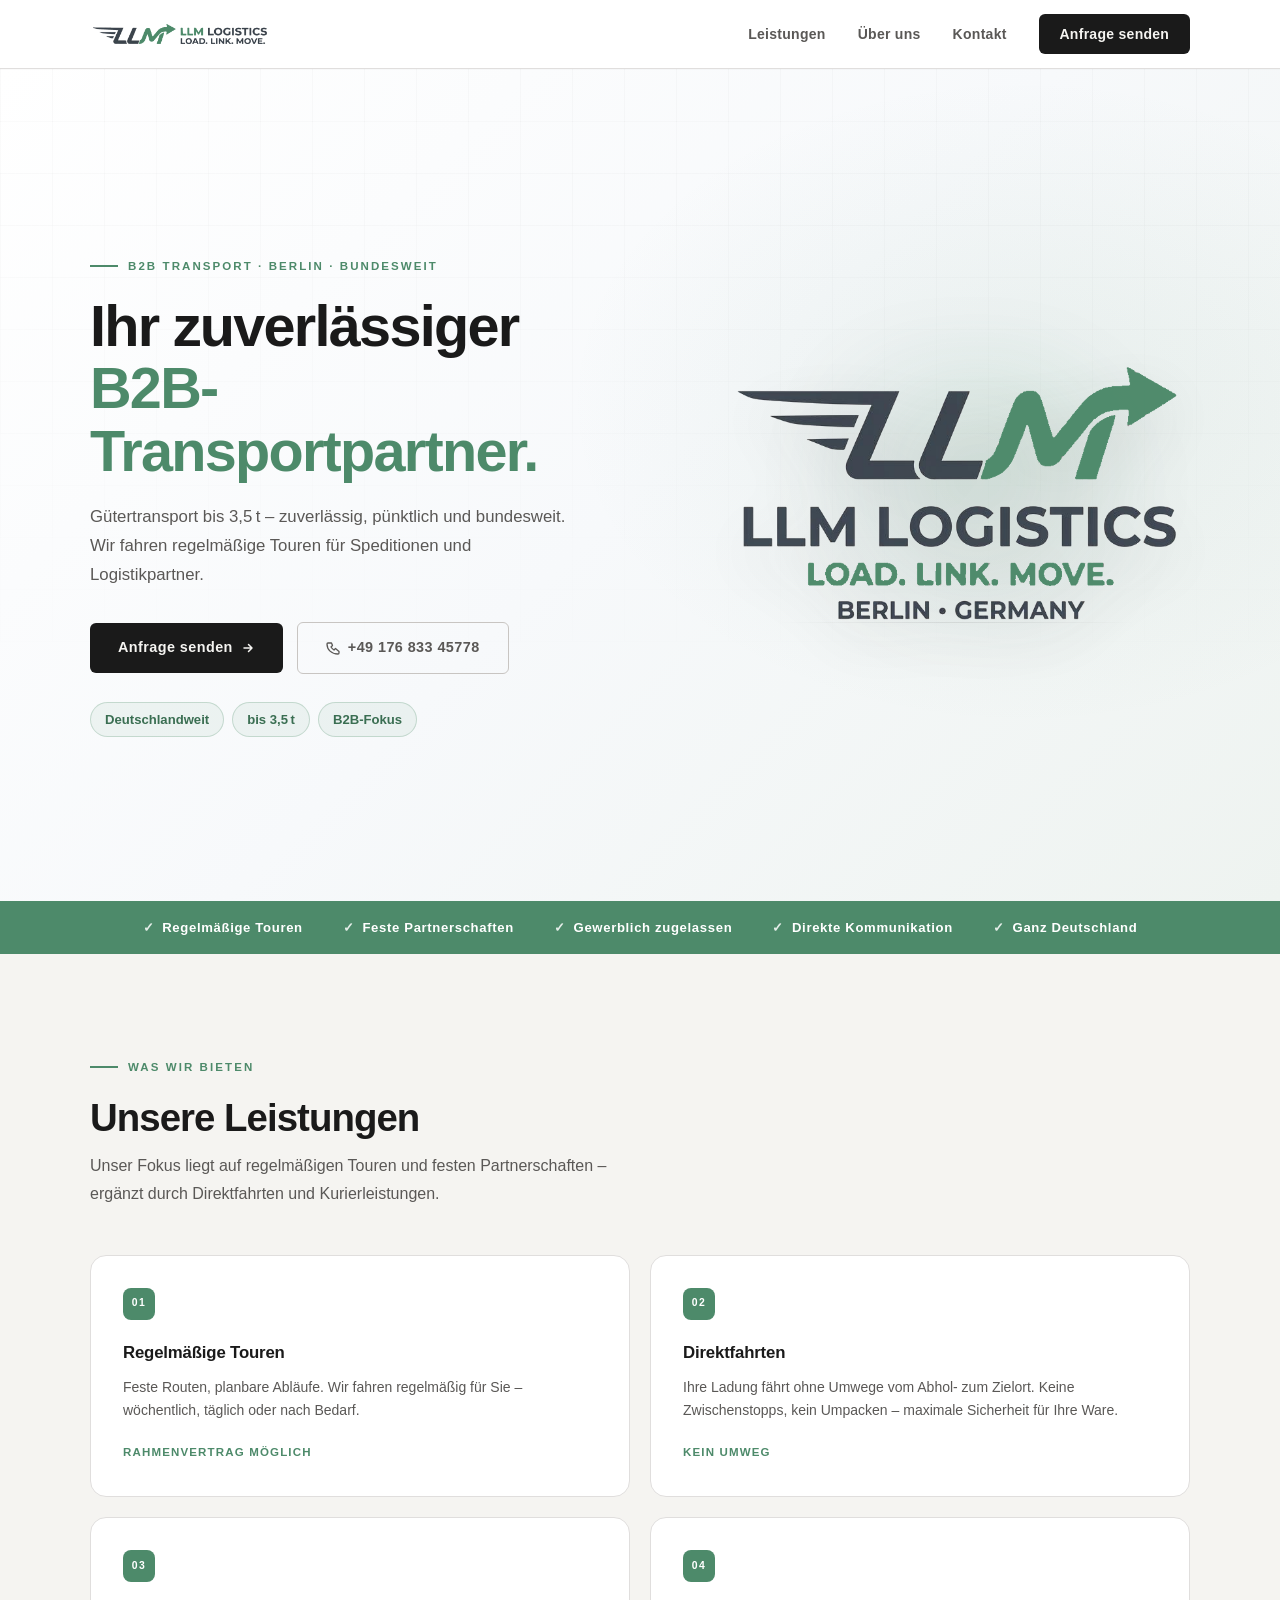
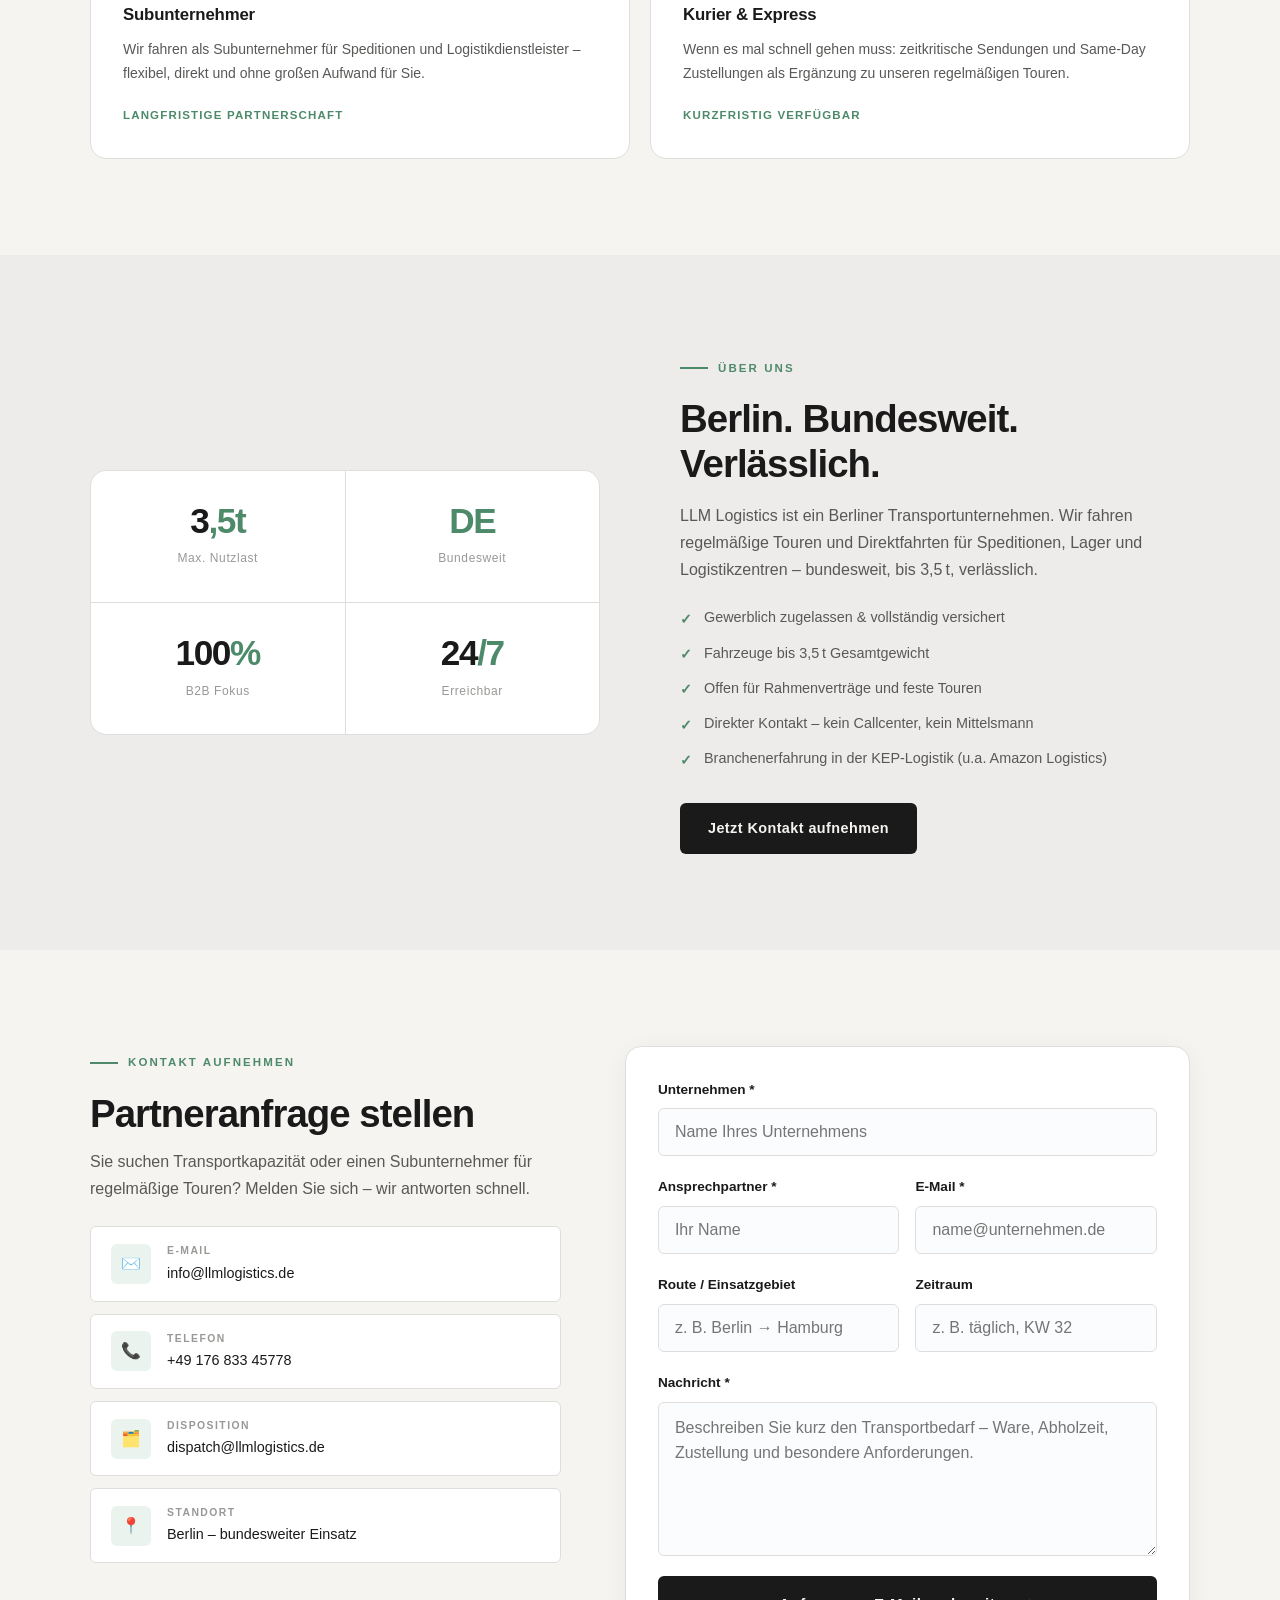
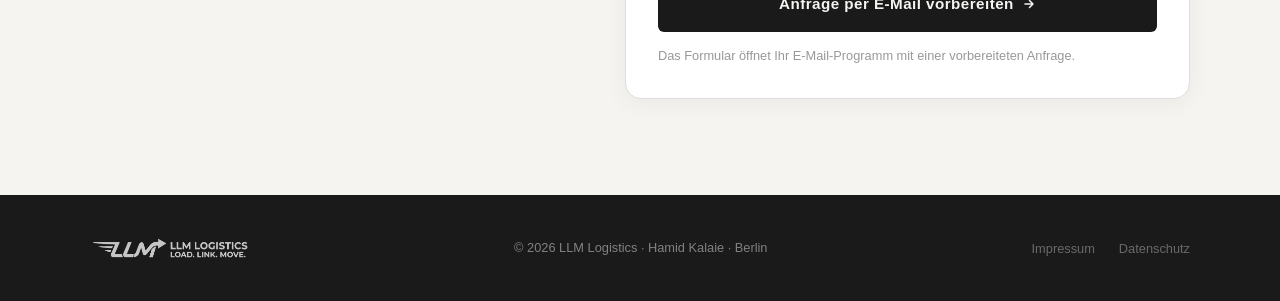
==== index.html @ c77c216b "Add website: pages, styles, assets, and JS Initial static site for LLM Logistics: adds index.html (h" ====
<!DOCTYPE html>
<html lang="de">
<head>
  <meta charset="UTF-8">
  <meta name="viewport" content="width=device-width, initial-scale=1.0">
  <meta name="description" content="LLM Logistics aus Berlin – zuverlässiger B2B-Transportpartner für regelmäßige Touren und Direktfahrten bis 3,5 t. Subunternehmer für Speditionen bundesweit.">
  <meta name="theme-color" content="#f5f4f1">
  <title>LLM Logistics Berlin | Load. Link. Move.</title>
  <link rel="preload" href="assets/logo-nav.png" as="image">
  <link rel="preload" href="assets/logo-hero.png" as="image">
  <link rel="stylesheet" href="css/style.css">
</head>
<body>

<a href="#main-content" class="skip-link">Zum Hauptinhalt springen</a>

<header class="site-header" id="top" role="banner">
  <nav class="navbar container" aria-label="Hauptnavigation">
    <a class="brand" href="#top" aria-label="LLM Logistics – Startseite">
      <img src="assets/logo-nav.png" alt="LLM Logistics – Load. Link. Move." width="220" height="32">
    </a>
    <button class="nav-toggle" id="nav-toggle" type="button"
      aria-controls="primary-navigation" aria-expanded="false" aria-label="Menü öffnen">
      <span></span><span></span><span></span>
    </button>
    <div class="nav-links" id="primary-navigation">
      <a href="#leistungen">Leistungen</a>
      <a href="#ueber">Über uns</a>
      <a href="#kontakt">Kontakt</a>
      <a href="#kontakt" class="nav-cta">Anfrage senden</a>
    </div>
  </nav>
</header>

<main id="main-content">

  <!-- HERO -->
  <section class="hero" aria-labelledby="hero-heading">
    <div class="hero-bg" aria-hidden="true"></div>
    <div class="container hero-grid">

      <div class="hero-content">
        <p class="eyebrow">B2B Transport · Berlin · Bundesweit</p>
        <h1 id="hero-heading">
          Ihr zuverlässiger<br>
          <span>B2B-Transportpartner.</span>
        </h1>
        <p class="hero-sub">
          Gütertransport bis 3,5&thinsp;t – zuverlässig, pünktlich und bundesweit.
          Wir fahren regelmäßige Touren für Speditionen und Logistikpartner.
        </p>
        <div class="hero-actions">
          <a href="#kontakt" class="btn btn-dark">
            Anfrage senden
            <svg width="14" height="14" viewBox="0 0 14 14" fill="none" aria-hidden="true"><path d="M3 7h8M7.5 3.5 11 7l-3.5 3.5" stroke="currentColor" stroke-width="1.5" stroke-linecap="round" stroke-linejoin="round"/></svg>
          </a>
          <a href="tel:+4917683345778" class="btn btn-outline" aria-label="Anrufen: +49 176 833 45778">
            <svg width="14" height="14" viewBox="0 0 14 14" fill="none" aria-hidden="true"><path d="M2 2h3.5l1 2.5-1.5 1.5a8 8 0 0 0 3 3l1.5-1.5L13 10.5V12a1 1 0 0 1-1 1C5.4 13 1 8.6 1 3a1 1 0 0 1 1-1z" stroke="currentColor" stroke-width="1.3" stroke-linecap="round" stroke-linejoin="round"/></svg>
            +49 176 833 45778
          </a>
        </div>
        <div class="trust-row" aria-label="Kernkompetenzen">
          <span>Deutschlandweit</span>
          <span>bis 3,5&thinsp;t</span>
          <span>B2B-Fokus</span>
        </div>
      </div>

      <div class="hero-card" aria-label="LLM Logistics Logo">
        <div class="hero-card-inner">
          <img src="assets/logo-hero.png" alt="LLM Logistics Berlin Germany">
        </div>
      </div>

    </div>
  </section>

  <!-- TRUST BAR -->
  <div class="trust-bar" aria-label="Unsere Kernversprechen">
    <div class="container trust-bar-inner">
      <div class="trust-item">Regelmäßige Touren</div>
      <div class="trust-item">Feste Partnerschaften</div>
      <div class="trust-item">Gewerblich zugelassen</div>
      <div class="trust-item">Direkte Kommunikation</div>
      <div class="trust-item">Ganz Deutschland</div>
    </div>
  </div>

  <!-- LEISTUNGEN -->
  <section class="section" id="leistungen" aria-labelledby="leistungen-heading">
    <div class="container">
      <div class="section-header">
        <p class="eyebrow" aria-hidden="true">Was wir bieten</p>
        <h2 id="leistungen-heading">Unsere Leistungen</h2>
        <p class="section-sub">Unser Fokus liegt auf regelmäßigen Touren und festen Partnerschaften – ergänzt durch Direktfahrten und Kurierleistungen.</p>
      </div>
      <div class="cards-grid">
        <article class="card">
          <div class="card-num" aria-hidden="true">01</div>
          <h3>Regelmäßige Touren</h3>
          <p>Feste Routen, planbare Abläufe. Wir fahren regelmäßig für Sie – wöchentlich, täglich oder nach Bedarf.</p>
          <span class="card-tag">Rahmenvertrag möglich</span>
        </article>
        <article class="card">
          <div class="card-num" aria-hidden="true">02</div>
          <h3>Direktfahrten</h3>
          <p>Ihre Ladung fährt ohne Umwege vom Abhol- zum Zielort. Keine Zwischenstopps, kein Umpacken – maximale Sicherheit für Ihre Ware.</p>
          <span class="card-tag">Kein Umweg</span>
        </article>
        <article class="card">
          <div class="card-num" aria-hidden="true">03</div>
          <h3>Subunternehmer</h3>
          <p>Wir fahren als Subunternehmer für Speditionen und Logistikdienstleister – flexibel, direkt und ohne großen Aufwand für Sie.</p>
          <span class="card-tag">Langfristige Partnerschaft</span>
        </article>
        <article class="card">
          <div class="card-num" aria-hidden="true">04</div>
          <h3>Kurier & Express</h3>
          <p>Wenn es mal schnell gehen muss: zeitkritische Sendungen und Same-Day Zustellungen als Ergänzung zu unseren regelmäßigen Touren.</p>
          <span class="card-tag">Kurzfristig verfügbar</span>
        </article>
      </div>
    </div>
  </section>

  <!-- ÜBER UNS -->
  <section class="section section-alt" id="ueber" aria-labelledby="ueber-heading">
    <div class="container ueber-grid">
      <div class="stats-grid" aria-label="Kennzahlen">
        <div class="stat-box">
          <strong>3<em>,5t</em></strong>
          <span>Max. Nutzlast</span>
        </div>
        <div class="stat-box">
          <strong><em>DE</em></strong>
          <span>Bundesweit</span>
        </div>
        <div class="stat-box">
          <strong>100<em>%</em></strong>
          <span>B2B Fokus</span>
        </div>
        <div class="stat-box">
          <strong>24<em>/7</em></strong>
          <span>Erreichbar</span>
        </div>
      </div>
      <div class="ueber-content">
        <p class="eyebrow" aria-hidden="true">Über uns</p>
        <h2 id="ueber-heading">Berlin. Bundesweit. Verlässlich.</h2>
        <p class="section-sub" style="margin-bottom:1.5rem;">LLM Logistics ist ein Berliner Transportunternehmen. Wir fahren regelmäßige Touren und Direktfahrten für Speditionen, Lager und Logistikzentren – bundesweit, bis 3,5&thinsp;t, verlässlich.</p>
        <ul class="check-list" aria-label="Unsere Stärken">
          <li>Gewerblich zugelassen & vollständig versichert</li>
          <li>Fahrzeuge bis 3,5&thinsp;t Gesamtgewicht</li>
          <li>Offen für Rahmenverträge und feste Touren</li>
          <li>Direkter Kontakt – kein Callcenter, kein Mittelsmann</li>
          <li>Branchenerfahrung in der KEP-Logistik (u.a. Amazon Logistics)</li>
        </ul>
        <a href="#kontakt" class="btn btn-dark" style="margin-top:2rem;">Jetzt Kontakt aufnehmen</a>
      </div>
    </div>
  </section>

  <!-- KONTAKT -->
  <section class="section" id="kontakt" aria-labelledby="kontakt-heading">
    <div class="container kontakt-grid">

      <div class="kontakt-info">
        <p class="eyebrow" aria-hidden="true">Kontakt aufnehmen</p>
        <h2 id="kontakt-heading">Partneranfrage stellen</h2>
        <p class="section-sub">Sie suchen Transportkapazität oder einen Subunternehmer für regelmäßige Touren? Melden Sie sich – wir antworten schnell.</p>
        <div class="kontakt-rows">
          <a href="mailto:info@llmlogistics.de" class="kontakt-row" aria-label="E-Mail: info@llmlogistics.de">
            <div class="kr-icon" aria-hidden="true">✉️</div>
            <div class="kr-body"><span class="kr-label">E-Mail</span><span class="kr-value">info@llmlogistics.de</span></div>
          </a>
          <a href="tel:+4917683345778" class="kontakt-row" aria-label="Telefon: +49 176 833 45778">
            <div class="kr-icon" aria-hidden="true">📞</div>
            <div class="kr-body"><span class="kr-label">Telefon</span><span class="kr-value">+49 176 833 45778</span></div>
          </a>
          <a href="mailto:dispatch@llmlogistics.de" class="kontakt-row" aria-label="Disposition: dispatch@llmlogistics.de">
            <div class="kr-icon" aria-hidden="true">🗂️</div>
            <div class="kr-body"><span class="kr-label">Disposition</span><span class="kr-value">dispatch@llmlogistics.de</span></div>
          </a>
          <div class="kontakt-row" style="cursor:default;">
            <div class="kr-icon" aria-hidden="true">📍</div>
            <div class="kr-body"><span class="kr-label">Standort</span><span class="kr-value">Berlin – bundesweiter Einsatz</span></div>
          </div>
        </div>
      </div>

      <form class="kontakt-form" id="contactForm" novalidate>
        <div class="form-row">
          <label for="company">Unternehmen *</label>
          <input id="company" name="company" type="text" autocomplete="organization" placeholder="Name Ihres Unternehmens" required>
        </div>
        <div class="form-row form-two-col">
          <div>
            <label for="name">Ansprechpartner *</label>
            <input id="name" name="name" type="text" autocomplete="name" placeholder="Ihr Name" required>
          </div>
          <div>
            <label for="email">E-Mail *</label>
            <input id="email" name="email" type="email" autocomplete="email" placeholder="name@unternehmen.de" required>
          </div>
        </div>
        <div class="form-row form-two-col">
          <div>
            <label for="route">Route / Einsatzgebiet</label>
            <input id="route" name="route" type="text" placeholder="z. B. Berlin → Hamburg">
          </div>
          <div>
            <label for="date">Zeitraum</label>
            <input id="date" name="date" type="text" placeholder="z. B. täglich, KW 32">
          </div>
        </div>
        <div class="form-row">
          <label for="message">Nachricht *</label>
          <textarea id="message" name="message" rows="5" placeholder="Beschreiben Sie kurz den Transportbedarf – Ware, Abholzeit, Zustellung und besondere Anforderungen." required></textarea>
        </div>
        <button class="btn btn-dark form-submit" type="submit">
          Anfrage per E-Mail vorbereiten
          <svg width="14" height="14" viewBox="0 0 14 14" fill="none" aria-hidden="true"><path d="M3 7h8M7.5 3.5 11 7l-3.5 3.5" stroke="currentColor" stroke-width="1.5" stroke-linecap="round" stroke-linejoin="round"/></svg>
        </button>
        <p class="form-note">Das Formular öffnet Ihr E-Mail-Programm mit einer vorbereiteten Anfrage.</p>
      </form>

    </div>
  </section>

</main>

<footer role="contentinfo">
  <div class="container footer-inner">
    <a href="#top" aria-label="LLM Logistics – nach oben">
      <img src="assets/logo-nav.png" alt="LLM Logistics" class="footer-logo">
    </a>
    <p class="footer-copy">© <span id="year"></span> LLM Logistics · Hamid Kalaie · Berlin</p>
    <ul class="footer-links" role="list">
      <li><a href="impressum.html">Impressum</a></li>
      <li><a href="datenschutz.html">Datenschutz</a></li>
    </ul>
  </div>
</footer>

<script src="js/main.js"></script>
</body>
</html>
---- css/style.css ----
/* ═══════════════════════════════════════════
   LLM LOGISTICS – style.css
   Unsere Farben, ChatGPT Logo-Integration
═══════════════════════════════════════════ */

*, *::before, *::after { box-sizing: border-box; margin: 0; padding: 0; }

:root {
  --bg:          #f5f4f1;
  --bg2:         #eeecea;
  --white:       #ffffff;
  --border:      #e0dedd;
  --border-dark: #c8c5c2;

  --accent:      #4d8a6a;
  --accent-dark: #3a6e52;
  --accent-bg:   #eaf3ee;

  --text:        #1a1a1a;
  --text2:       #5a5856;
  --text3:       #9a9896;

  --font: 'Helvetica Neue', Helvetica, Arial, sans-serif;
  --max: 1100px;
  --pad: 2rem;
  --radius: 6px;
  --radius-lg: 16px;
  --transition: 0.2s ease;
}

html { scroll-behavior: smooth; font-size: 16px; }

body {
  background: var(--bg);
  color: var(--text);
  font-family: var(--font);
  line-height: 1.6;
  -webkit-font-smoothing: antialiased;
}

img { display: block; max-width: 100%; height: auto; }
a { color: var(--accent-dark); text-decoration: none; transition: color var(--transition); }
a:hover { color: var(--text); }
button, input, textarea, select { font: inherit; }

.container { width: min(100% - 2 * var(--pad), var(--max)); margin-inline: auto; }

/* ── Skip Link ── */
.skip-link {
  position: absolute; top: -100%; left: 1rem;
  background: var(--accent); color: #fff;
  padding: 0.5rem 1rem; border-radius: var(--radius);
  font-size: 0.875rem; font-weight: 600; text-decoration: none;
  z-index: 9999; transition: top 0.2s;
}
.skip-link:focus { top: 1rem; }
:focus-visible { outline: 2px solid var(--accent); outline-offset: 3px; border-radius: 2px; }

/* ═══════════════════════════════════════════
   NAVBAR
═══════════════════════════════════════════ */
.site-header {
  position: sticky; top: 0; z-index: 100;
  background: rgba(255,255,255,0.95);
  backdrop-filter: blur(12px);
  border-bottom: 1px solid var(--border);
  transition: box-shadow 0.2s;
}
.site-header.is-scrolled { box-shadow: 0 4px 20px rgba(0,0,0,0.08); }

.navbar {
  height: 68px;
  display: flex; align-items: center; justify-content: space-between; gap: 2rem;
}

.brand img { width: 180px; height: auto; }

.nav-links {
  display: flex; align-items: center; gap: 2rem; list-style: none;
}
.nav-links a {
  font-size: 0.875rem; font-weight: 600; color: var(--text2);
  letter-spacing: 0.02em; transition: color var(--transition);
}
.nav-links a:hover { color: var(--text); }

.nav-cta {
  background: var(--text) !important; color: var(--bg) !important;
  padding: 0.55rem 1.3rem; border-radius: var(--radius);
  font-weight: 700 !important;
}
.nav-cta:hover { background: var(--accent-dark) !important; color: #fff !important; }

.nav-toggle {
  display: none; width: 44px; height: 44px;
  background: none; border: 1px solid var(--border-dark);
  border-radius: var(--radius); cursor: pointer;
}
.nav-toggle span {
  display: block; width: 20px; height: 2px;
  margin: 5px auto; background: var(--text);
  transition: transform 0.25s, opacity 0.25s;
}
.nav-toggle.is-active span:nth-child(1) { transform: translateY(7px) rotate(45deg); }
.nav-toggle.is-active span:nth-child(2) { opacity: 0; }
.nav-toggle.is-active span:nth-child(3) { transform: translateY(-7px) rotate(-45deg); }

/* ═══════════════════════════════════════════
   HERO
═══════════════════════════════════════════ */
.hero {
  position: relative; overflow: hidden;
  min-height: calc(100vh - 68px);
  display: flex; align-items: center;
}

.hero-bg {
  position: absolute; inset: 0;
  background:
    radial-gradient(ellipse 55% 60% at 80% 40%, rgba(77,138,106,0.08) 0%, transparent 65%),
    linear-gradient(135deg, #ffffff 0%, #f7f9fb 50%, #eef3f0 100%);
  z-index: -2;
}
.hero-bg::after {
  content: '';
  position: absolute; inset: 0;
  background-image:
    linear-gradient(rgba(26,26,26,0.04) 1px, transparent 1px),
    linear-gradient(90deg, rgba(26,26,26,0.04) 1px, transparent 1px);
  background-size: 52px 52px;
  mask-image: linear-gradient(to bottom, rgba(0,0,0,0.6), transparent 75%);
  z-index: -1;
}

.hero-grid {
  display: grid;
  grid-template-columns: 1.1fr 0.9fr;
  gap: 4rem; align-items: center;
  padding: 6rem 0 5rem;
}

.eyebrow {
  display: inline-flex; align-items: center; gap: 10px;
  font-size: 0.72rem; font-weight: 800;
  letter-spacing: 0.18em; text-transform: uppercase;
  color: var(--accent); margin-bottom: 1.25rem;
}
.eyebrow::before { content: ''; width: 28px; height: 2px; background: currentColor; }

h1 {
  font-size: clamp(2.4rem, 4.5vw, 3.6rem);
  font-weight: 800; line-height: 1.08;
  letter-spacing: -0.03em; color: var(--text);
  margin-bottom: 1.25rem;
}
h1 span { color: var(--accent); }
h2 { font-size: clamp(1.7rem, 3vw, 2.4rem); font-weight: 800; letter-spacing: -0.025em; line-height: 1.15; color: var(--text); }
h3 { font-size: 1.05rem; font-weight: 700; color: var(--text); letter-spacing: -0.01em; margin-bottom: 0.6rem; }

.hero-sub {
  font-size: 1.05rem; color: var(--text2);
  line-height: 1.75; max-width: 480px; margin-bottom: 2rem;
}

.hero-actions { display: flex; gap: 0.875rem; flex-wrap: wrap; align-items: center; margin-bottom: 1.75rem; }

/* ── Buttons ── */
.btn {
  display: inline-flex; align-items: center; gap: 0.5rem;
  font-family: var(--font); font-size: 0.9rem; font-weight: 700;
  letter-spacing: 0.03em; padding: 0.85rem 1.75rem;
  border-radius: var(--radius); text-decoration: none; border: none;
  cursor: pointer; transition: all var(--transition);
}
.btn-dark { background: var(--text); color: var(--bg); }
.btn-dark:hover { background: var(--accent-dark); color: #fff; transform: translateY(-1px); }
.btn-outline { background: transparent; color: var(--text2); border: 1.5px solid var(--border-dark); }
.btn-outline:hover { border-color: var(--text); color: var(--text); transform: translateY(-1px); }

.trust-row { display: flex; flex-wrap: wrap; gap: 8px; }
.trust-row span {
  padding: 6px 14px; border: 1.5px solid rgba(77,138,106,0.25);
  border-radius: 100px; color: var(--accent-dark);
  background: rgba(77,138,106,0.07);
  font-size: 0.82rem; font-weight: 700;
}

/* Hero Logo – integriert ohne Rahmen */
.hero-card {
  position: relative;
  display: flex; align-items: center; justify-content: center;
  min-height: 360px;
  isolation: isolate;
}

.hero-card::before {
  content: '';
  position: absolute;
  width: min(92%, 520px);
  aspect-ratio: 1.35;
  border-radius: 999px;
  background: radial-gradient(circle at 55% 45%, rgba(77,138,106,0.16), rgba(77,138,106,0.05) 42%, transparent 70%);
  filter: blur(34px);
  opacity: 0.9;
  z-index: -1;
}

.hero-card::after {
  content: '';
  position: absolute;
  width: min(78%, 440px);
  height: 1px;
  bottom: 14%;
  background: linear-gradient(90deg, transparent, rgba(26,26,26,0.16), transparent);
  filter: blur(0.4px);
  opacity: 0.55;
  z-index: -1;
}

.hero-card-inner {
  width: min(100%, 500px);
  position: relative;
  padding: 0;
  background: transparent;
  border: 0;
  box-shadow: none;
}

.hero-card-inner::before { display: none; }

.hero-card-inner img {
  width: 100%; max-width: 500px;
  position: relative; z-index: 1;
  filter: drop-shadow(0 22px 34px rgba(26,26,26,0.12));
  opacity: 0.98;
}

/* ═══════════════════════════════════════════
   TRUST BAR
═══════════════════════════════════════════ */
.trust-bar { background: var(--accent); padding: 1rem 0; }
.trust-bar-inner {
  display: flex; gap: 2.5rem; align-items: center;
  justify-content: center; flex-wrap: wrap;
}
.trust-item {
  display: flex; align-items: center; gap: 0.5rem;
  font-size: 0.82rem; font-weight: 700;
  color: #fff; letter-spacing: 0.05em; white-space: nowrap;
}
.trust-item::before { content: '✓'; font-weight: 900; opacity: 0.85; }

/* ═══════════════════════════════════════════
   SECTIONS
═══════════════════════════════════════════ */
.section { padding: 6rem 0; }
.section-alt { background: var(--bg2); }

.section-header { max-width: 680px; margin-bottom: 3rem; }
.section-header h2 { margin-bottom: 0.75rem; }

.section-sub { font-size: 1rem; color: var(--text2); line-height: 1.7; max-width: 520px; }

/* ── Cards ── */
.cards-grid {
  display: grid;
  grid-template-columns: repeat(2, 1fr);
  gap: 1.25rem;
}

.card {
  background: var(--white); border: 1px solid var(--border);
  border-radius: var(--radius-lg); padding: 2rem;
  transition: all var(--transition); position: relative; overflow: hidden;
}
.card::before {
  content: ''; position: absolute; top: 0; left: 0; right: 0; height: 2px;
  background: linear-gradient(90deg, var(--accent), transparent);
  opacity: 0; transition: opacity var(--transition);
}
.card:hover { border-color: var(--accent); box-shadow: 0 4px 24px rgba(77,138,106,0.1); transform: translateY(-2px); }
.card:hover::before { opacity: 1; }

.card-num {
  font-size: 0.65rem; font-weight: 800; letter-spacing: 0.15em;
  color: var(--white); background: var(--accent);
  display: inline-flex; align-items: center; justify-content: center;
  width: 32px; height: 32px; border-radius: 8px; margin-bottom: 1.25rem;
}
.card p { font-size: 0.875rem; color: var(--text2); line-height: 1.65; margin-bottom: 1rem; }
.card-tag {
  display: inline-block; font-size: 0.72rem; font-weight: 700;
  letter-spacing: 0.1em; text-transform: uppercase; color: var(--accent);
}

/* ═══════════════════════════════════════════
   ÜBER UNS
═══════════════════════════════════════════ */
.ueber-grid { display: grid; grid-template-columns: 1fr 1fr; gap: 5rem; align-items: center; }

.stats-grid {
  display: grid; grid-template-columns: 1fr 1fr; gap: 1px;
  background: var(--border); border: 1px solid var(--border);
  border-radius: var(--radius-lg); overflow: hidden;
}
.stat-box { background: var(--white); padding: 2rem; text-align: center; }
.stat-box strong { display: block; font-size: 2.2rem; font-weight: 800; letter-spacing: -0.04em; color: var(--text); line-height: 1; margin-bottom: 0.4rem; }
.stat-box strong em { font-style: normal; color: var(--accent); }
.stat-box span { font-size: 0.75rem; color: var(--text3); font-weight: 500; letter-spacing: 0.05em; }

.ueber-content h2 { margin-bottom: 1rem; }

.check-list { list-style: none; display: flex; flex-direction: column; gap: 0.75rem; }
.check-list li {
  display: flex; align-items: flex-start; gap: 0.75rem;
  font-size: 0.9rem; color: var(--text2); line-height: 1.5;
}
.check-list li::before { content: '✓'; color: var(--accent); font-weight: 800; flex-shrink: 0; margin-top: 0.1rem; }

/* ═══════════════════════════════════════════
   KONTAKT
═══════════════════════════════════════════ */
.kontakt-grid { display: grid; grid-template-columns: 1fr 1.2fr; gap: 4rem; align-items: start; }

.kontakt-info h2 { margin-bottom: 0.75rem; }
.kontakt-rows { display: flex; flex-direction: column; gap: 0.75rem; margin-top: 1.5rem; }

.kontakt-row {
  display: flex; align-items: center; gap: 1rem;
  padding: 1rem 1.25rem; background: var(--white);
  border: 1px solid var(--border); border-radius: var(--radius);
  text-decoration: none; transition: all var(--transition);
}
.kontakt-row:hover { border-color: var(--accent); box-shadow: 0 2px 12px rgba(77,138,106,0.1); }

.kr-icon {
  width: 40px; height: 40px; background: var(--accent-bg);
  border-radius: var(--radius); display: flex; align-items: center;
  justify-content: center; font-size: 1rem; flex-shrink: 0;
}
.kr-body { display: flex; flex-direction: column; }
.kr-label { font-size: 0.65rem; font-weight: 700; letter-spacing: 0.14em; text-transform: uppercase; color: var(--text3); margin-bottom: 0.1rem; }
.kr-value { font-size: 0.9rem; color: var(--text); font-weight: 500; }

/* ── Formular ── */
.kontakt-form {
  background: var(--white); border: 1px solid var(--border);
  border-radius: var(--radius-lg); padding: 2rem;
  box-shadow: 0 4px 24px rgba(0,0,0,0.05);
}

.form-row { display: grid; gap: 0.5rem; margin-bottom: 1.25rem; }
.form-two-col { grid-template-columns: 1fr 1fr; gap: 1rem; }
.form-two-col > div { display: grid; gap: 0.5rem; }

label { font-size: 0.85rem; font-weight: 700; color: var(--text); }

input, textarea {
  width: 100%; border: 1px solid var(--border);
  border-radius: var(--radius); padding: 0.75rem 1rem;
  background: #fbfcfd; color: var(--text);
  transition: border-color var(--transition), box-shadow var(--transition), background var(--transition);
  outline: none;
}
input { height: 48px; }
textarea { resize: vertical; }
input:focus, textarea:focus {
  border-color: var(--accent);
  background: var(--white);
  box-shadow: 0 0 0 3px rgba(77,138,106,0.12);
}

.form-submit { width: 100%; justify-content: center; padding: 1rem; font-size: 0.95rem; border: none; cursor: pointer; }
.form-note { margin-top: 0.875rem; font-size: 0.8rem; color: var(--text3); }

/* ═══════════════════════════════════════════
   FOOTER
═══════════════════════════════════════════ */
footer { background: var(--text); padding: 2.5rem 0; }
.footer-inner {
  display: flex; align-items: center; justify-content: space-between;
  flex-wrap: wrap; gap: 1rem;
}
.footer-logo { width: 160px; filter: brightness(0) invert(1); opacity: 0.75; }
.footer-copy { font-size: 0.8rem; color: rgba(255,255,255,0.45); }
.footer-links { display: flex; gap: 1.5rem; list-style: none; }
.footer-links a { font-size: 0.8rem; color: rgba(255,255,255,0.35); transition: color var(--transition); }
.footer-links a:hover { color: rgba(255,255,255,0.75); }

/* ═══════════════════════════════════════════
   RESPONSIVE
═══════════════════════════════════════════ */
@media (max-width: 900px) {
  .hero-grid, .ueber-grid, .kontakt-grid { grid-template-columns: 1fr; gap: 3rem; }
  .hero { min-height: auto; }
  .hero-grid { padding: 4rem 0 3rem; }
  .hero-card { min-height: 280px; }
  .hero-card-inner { width: min(100%, 420px); margin: 0 auto; }
}

@media (max-width: 680px) {
  :root { --pad: 1.25rem; }
  .nav-links { display: none; }
  .nav-links.is-open {
    display: flex; flex-direction: column; gap: 0;
    position: absolute; top: 68px; left: 14px; right: 14px;
    background: var(--white); border: 1px solid var(--border);
    border-radius: var(--radius-lg); padding: 1rem;
    box-shadow: 0 8px 30px rgba(0,0,0,0.1);
  }
  .nav-links.is-open a { padding: 0.75rem; border-radius: var(--radius); display: block; }
  .nav-toggle { display: block; }
  .hero-card { min-height: 220px; }
  .hero-card-inner { width: min(100%, 340px); }
  .section { padding: 4rem 0; }
  .cards-grid { grid-template-columns: 1fr; }
  .form-two-col { grid-template-columns: 1fr; }
  .trust-bar-inner { gap: 1rem; justify-content: flex-start; overflow-x: auto; flex-wrap: nowrap; }
  .footer-inner { flex-direction: column; align-items: flex-start; }
}

@media (prefers-reduced-motion: reduce) {
  *, *::before, *::after { transition-duration: 0.01ms !important; scroll-behavior: auto !important; }
}
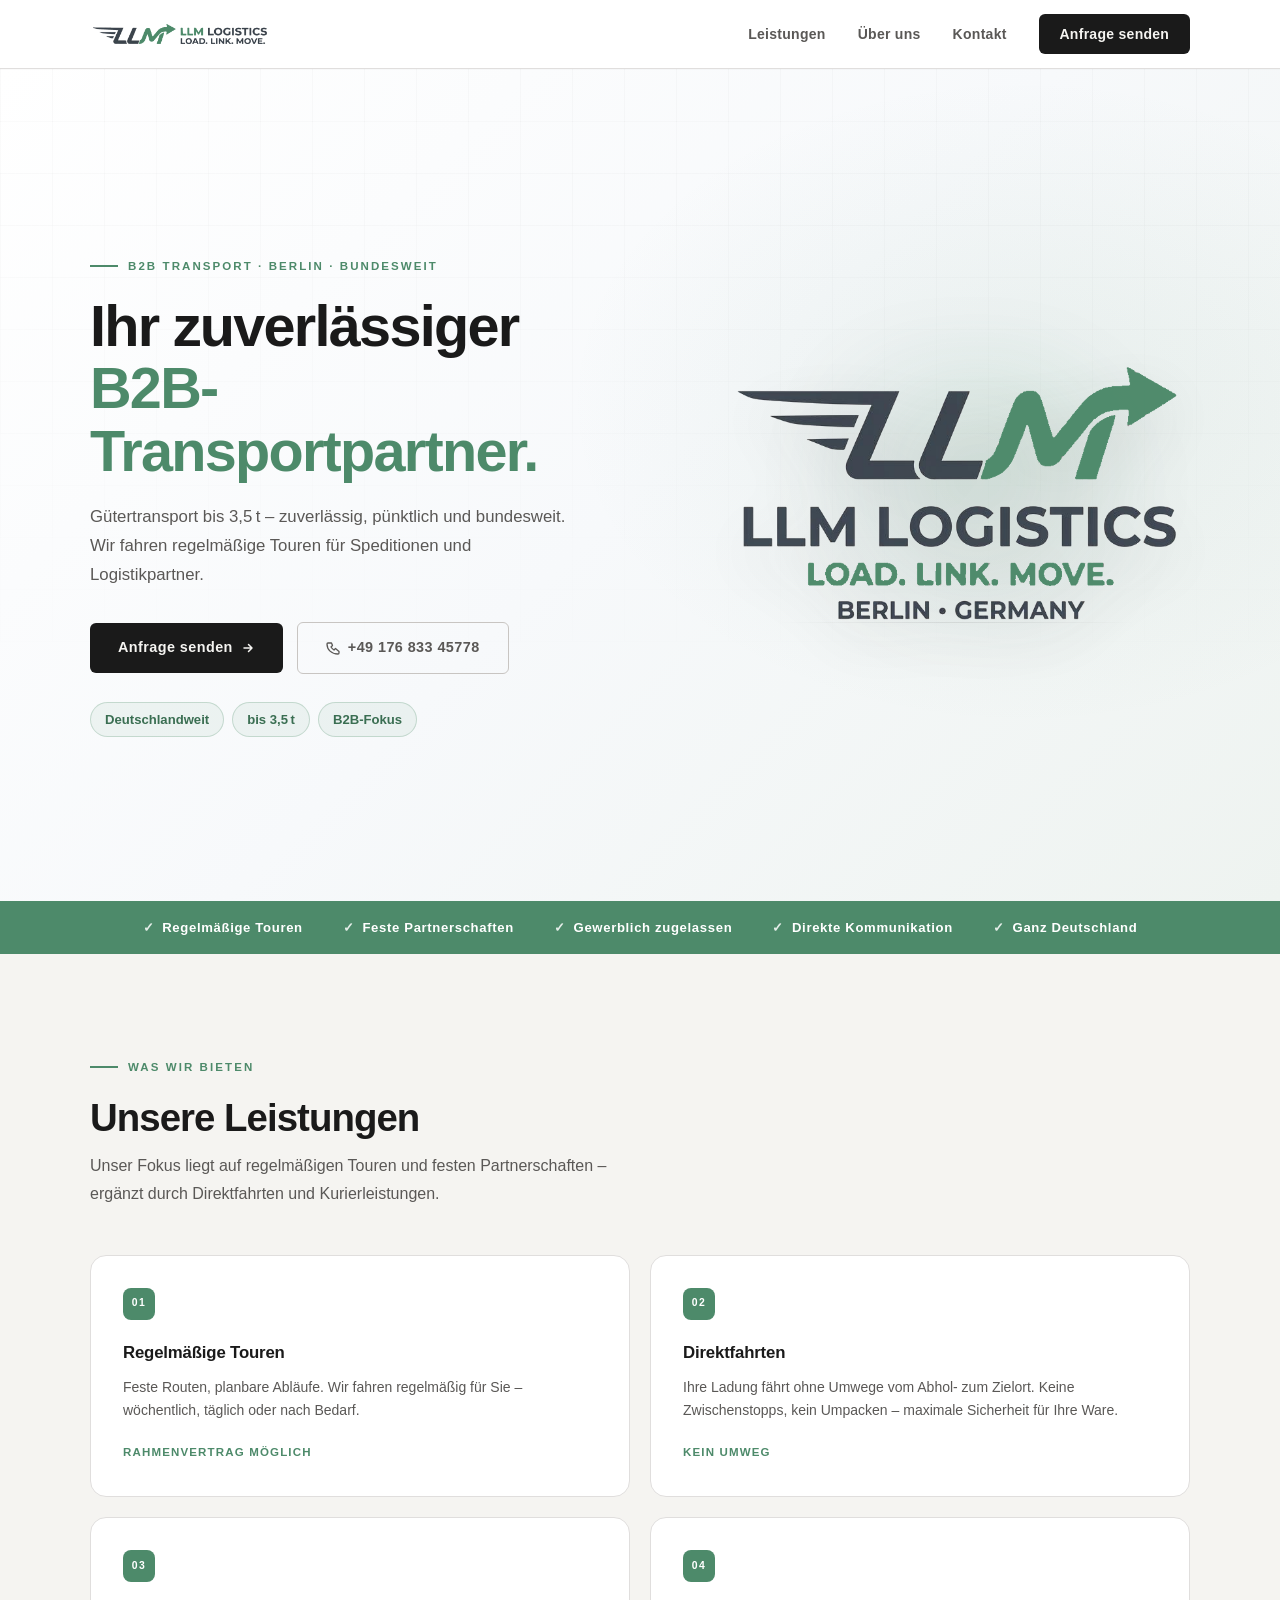
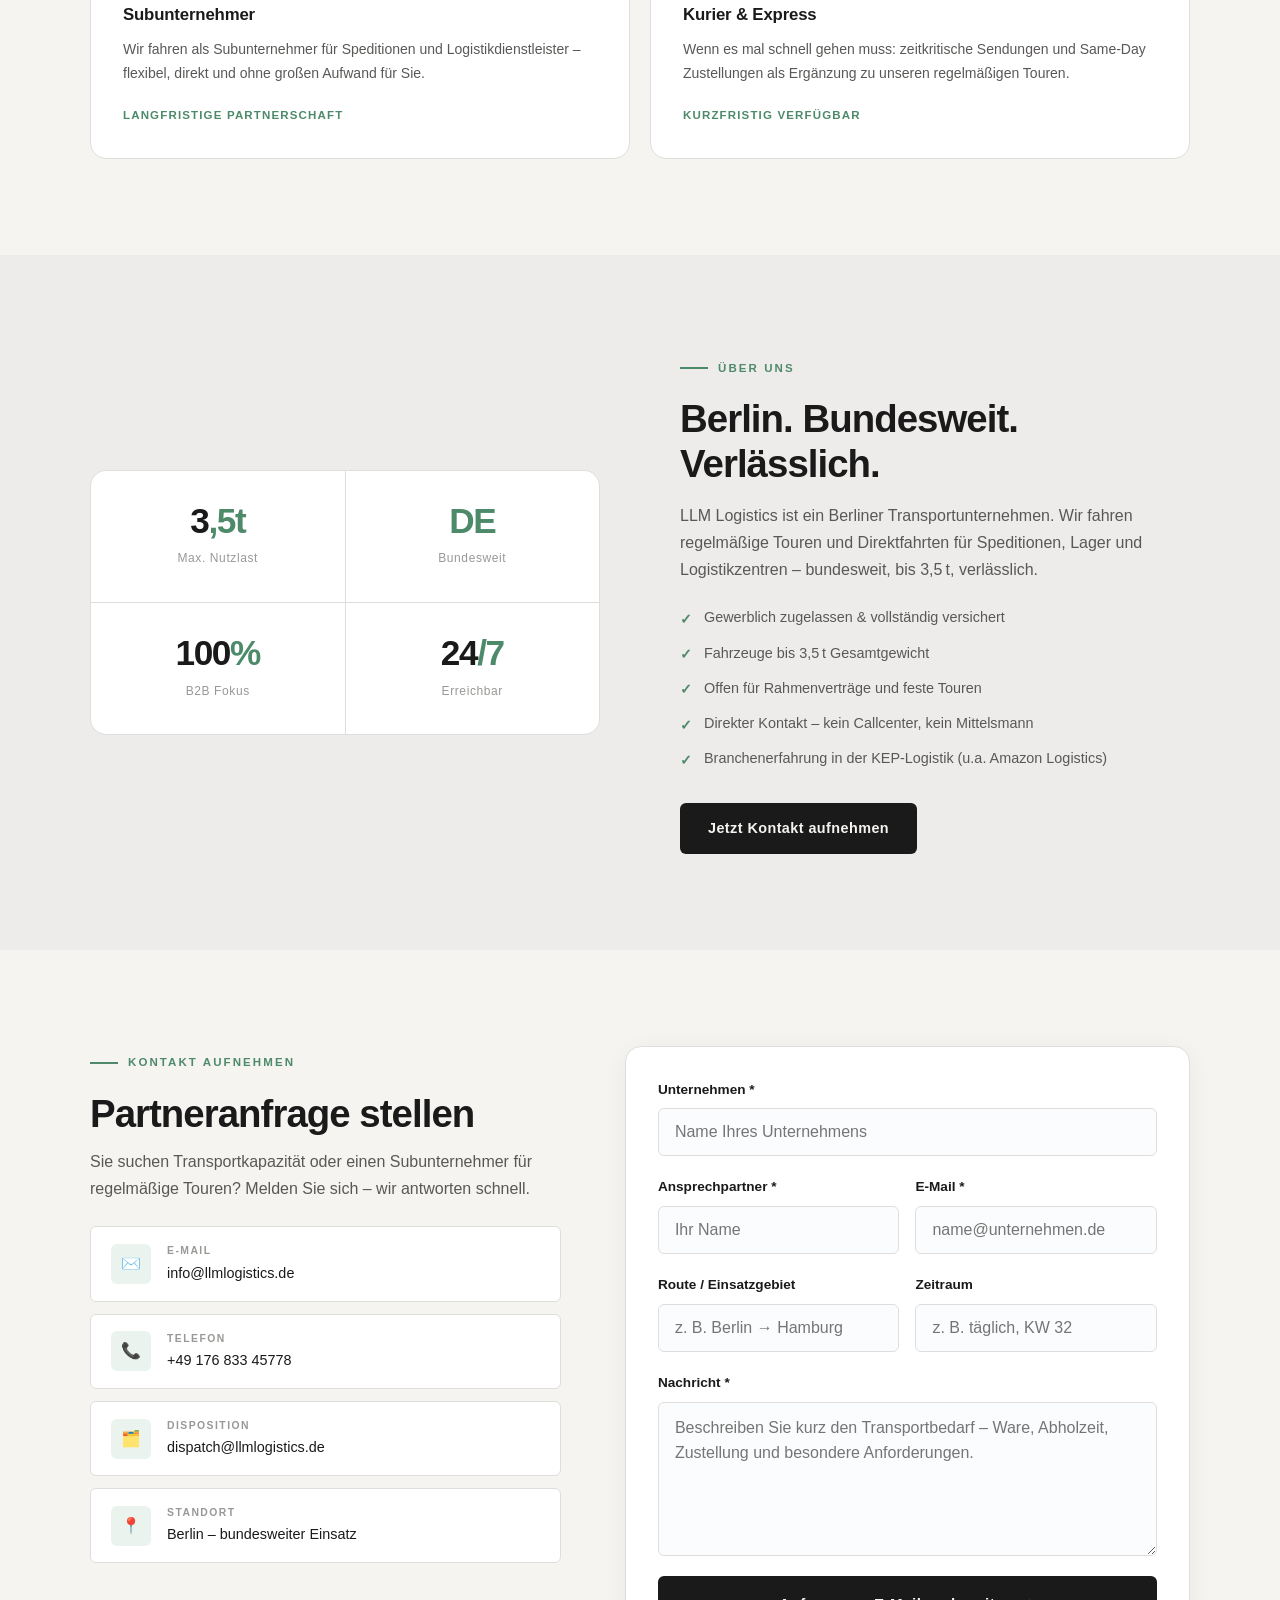
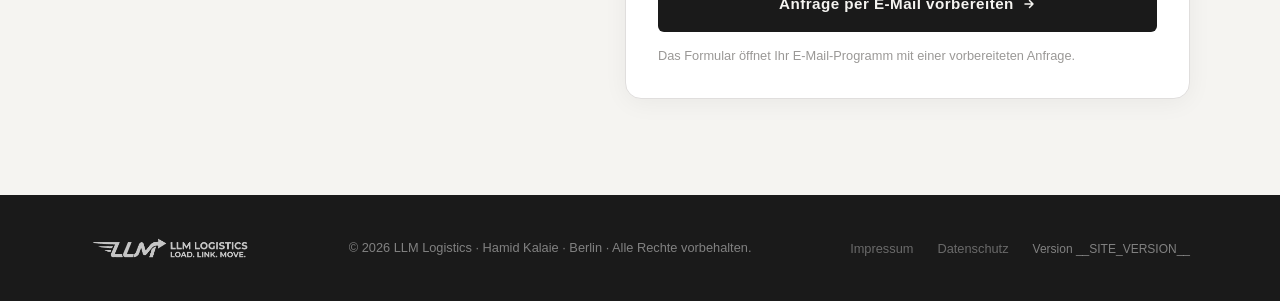
==== commit ef763d58: "Add site version display and update footer text Add a VERSION file (v1.0.0), introduce .site-version" ====
--- a/index.html
+++ b/index.html
@@ -6,6 +6,11 @@
   <meta name="description" content="LLM Logistics aus Berlin – zuverlässiger B2B-Transportpartner für regelmäßige Touren und Direktfahrten bis 3,5 t. Subunternehmer für Speditionen bundesweit.">
   <meta name="theme-color" content="#f5f4f1">
   <title>LLM Logistics Berlin | Load. Link. Move.</title>
+  <link rel="icon" type="image/png" sizes="32x32" href="favicon-32x32.png">
+  <link rel="icon" type="image/png" sizes="16x16" href="favicon-16x16.png">
+  <link rel="apple-touch-icon" href="apple-touch-icon.png">
+  <link rel="manifest" href="site.webmanifest">
+  <link rel="shortcut icon" href="favicon.ico">
   <link rel="preload" href="assets/logo-nav.png" as="image">
   <link rel="preload" href="assets/logo-hero.png" as="image">
   <link rel="stylesheet" href="css/style.css">
@@ -234,10 +239,13 @@
     <a href="#top" aria-label="LLM Logistics – nach oben">
       <img src="assets/logo-nav.png" alt="LLM Logistics" class="footer-logo">
     </a>
-    <p class="footer-copy">© <span id="year"></span> LLM Logistics · Hamid Kalaie · Berlin</p>
+    <p class="footer-copy">
+      © <span id="year"></span> LLM Logistics · Hamid Kalaie · Berlin · Alle Rechte vorbehalten.<br>
+	</p>
     <ul class="footer-links" role="list">
       <li><a href="impressum.html">Impressum</a></li>
       <li><a href="datenschutz.html">Datenschutz</a></li>
+	  <span class="site-version">Version __SITE_VERSION__</span>
     </ul>
   </div>
 </footer>
--- a/css/style.css
+++ b/css/style.css
@@ -422,3 +422,13 @@
 @media (prefers-reduced-motion: reduce) {
   *, *::before, *::after { transition-duration: 0.01ms !important; scroll-behavior: auto !important; }
 }
+
+.site-version {
+  font-size: 0.75rem;
+  color: rgba(255, 255, 255, 0.45);
+  white-space: nowrap;
+  line-height: 1;
+  display: inline-flex;
+  align-items: center;
+  transform: translateY(1px);
+}
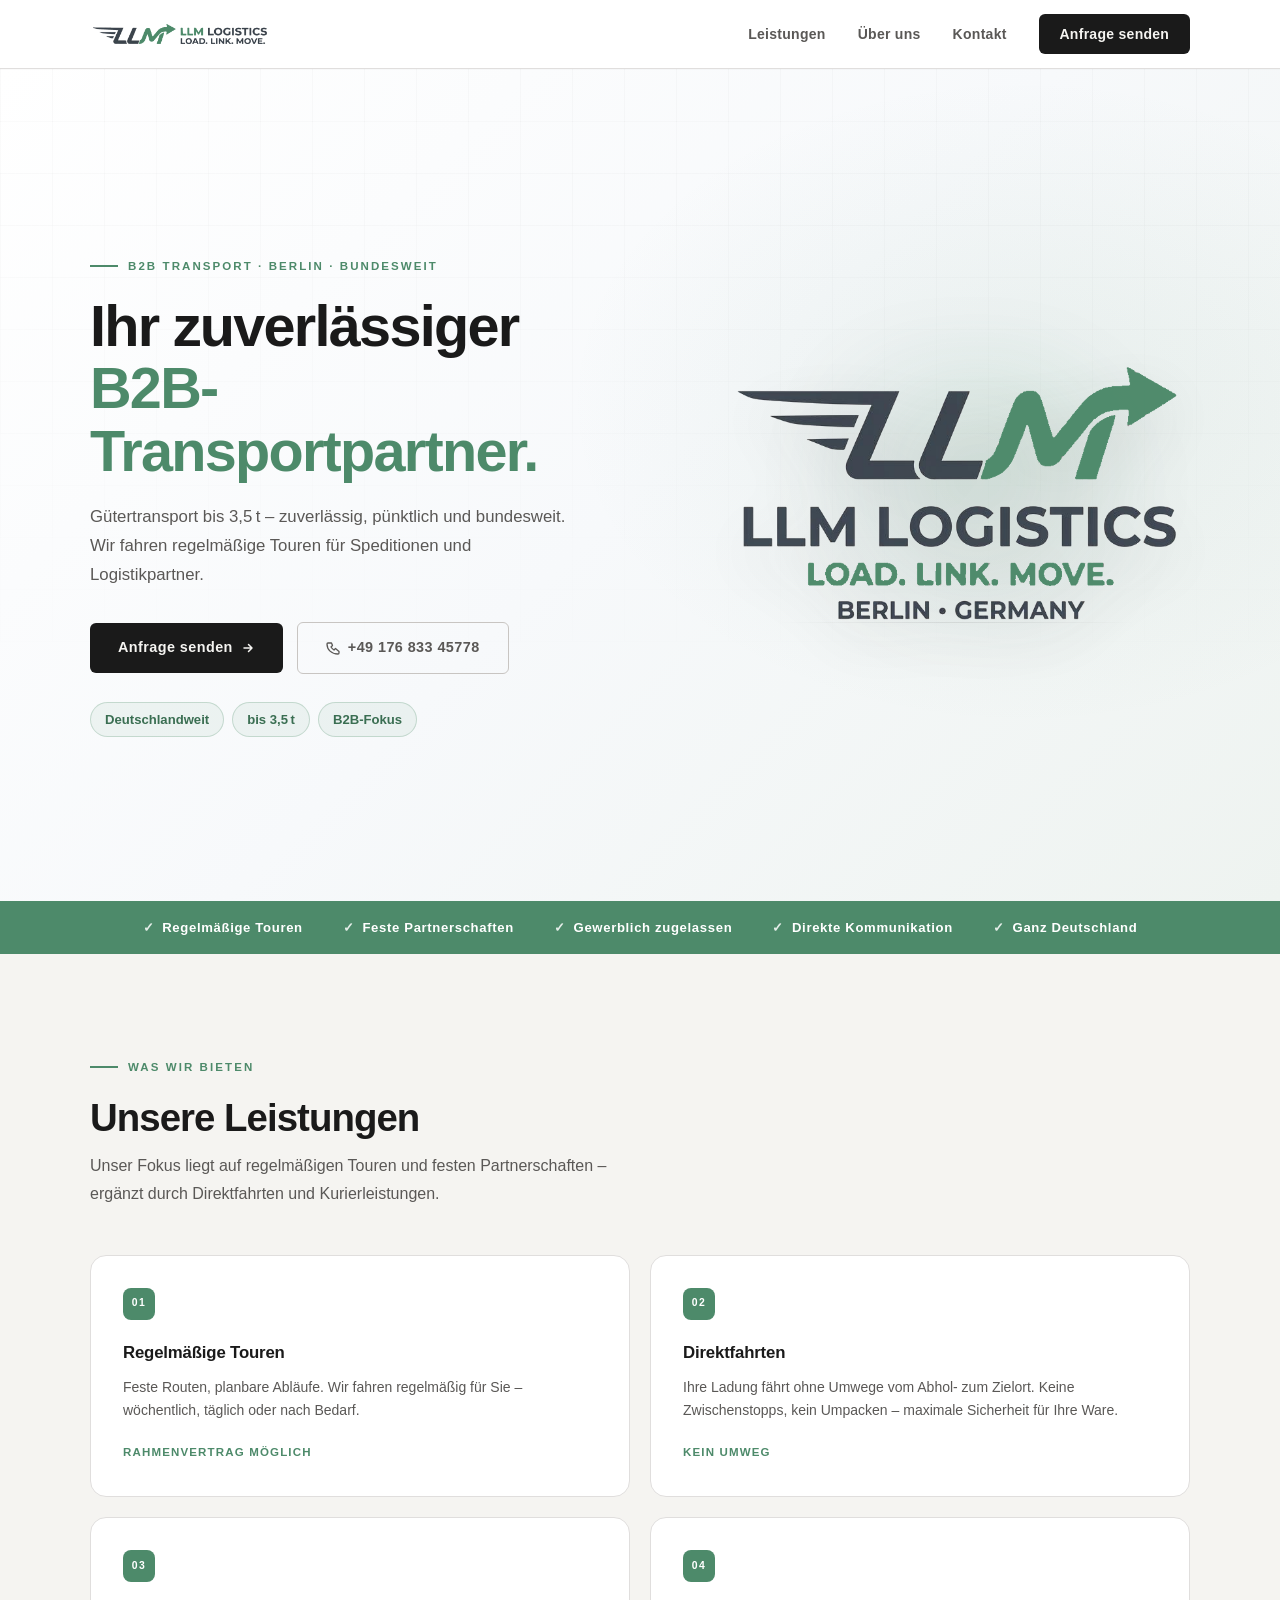
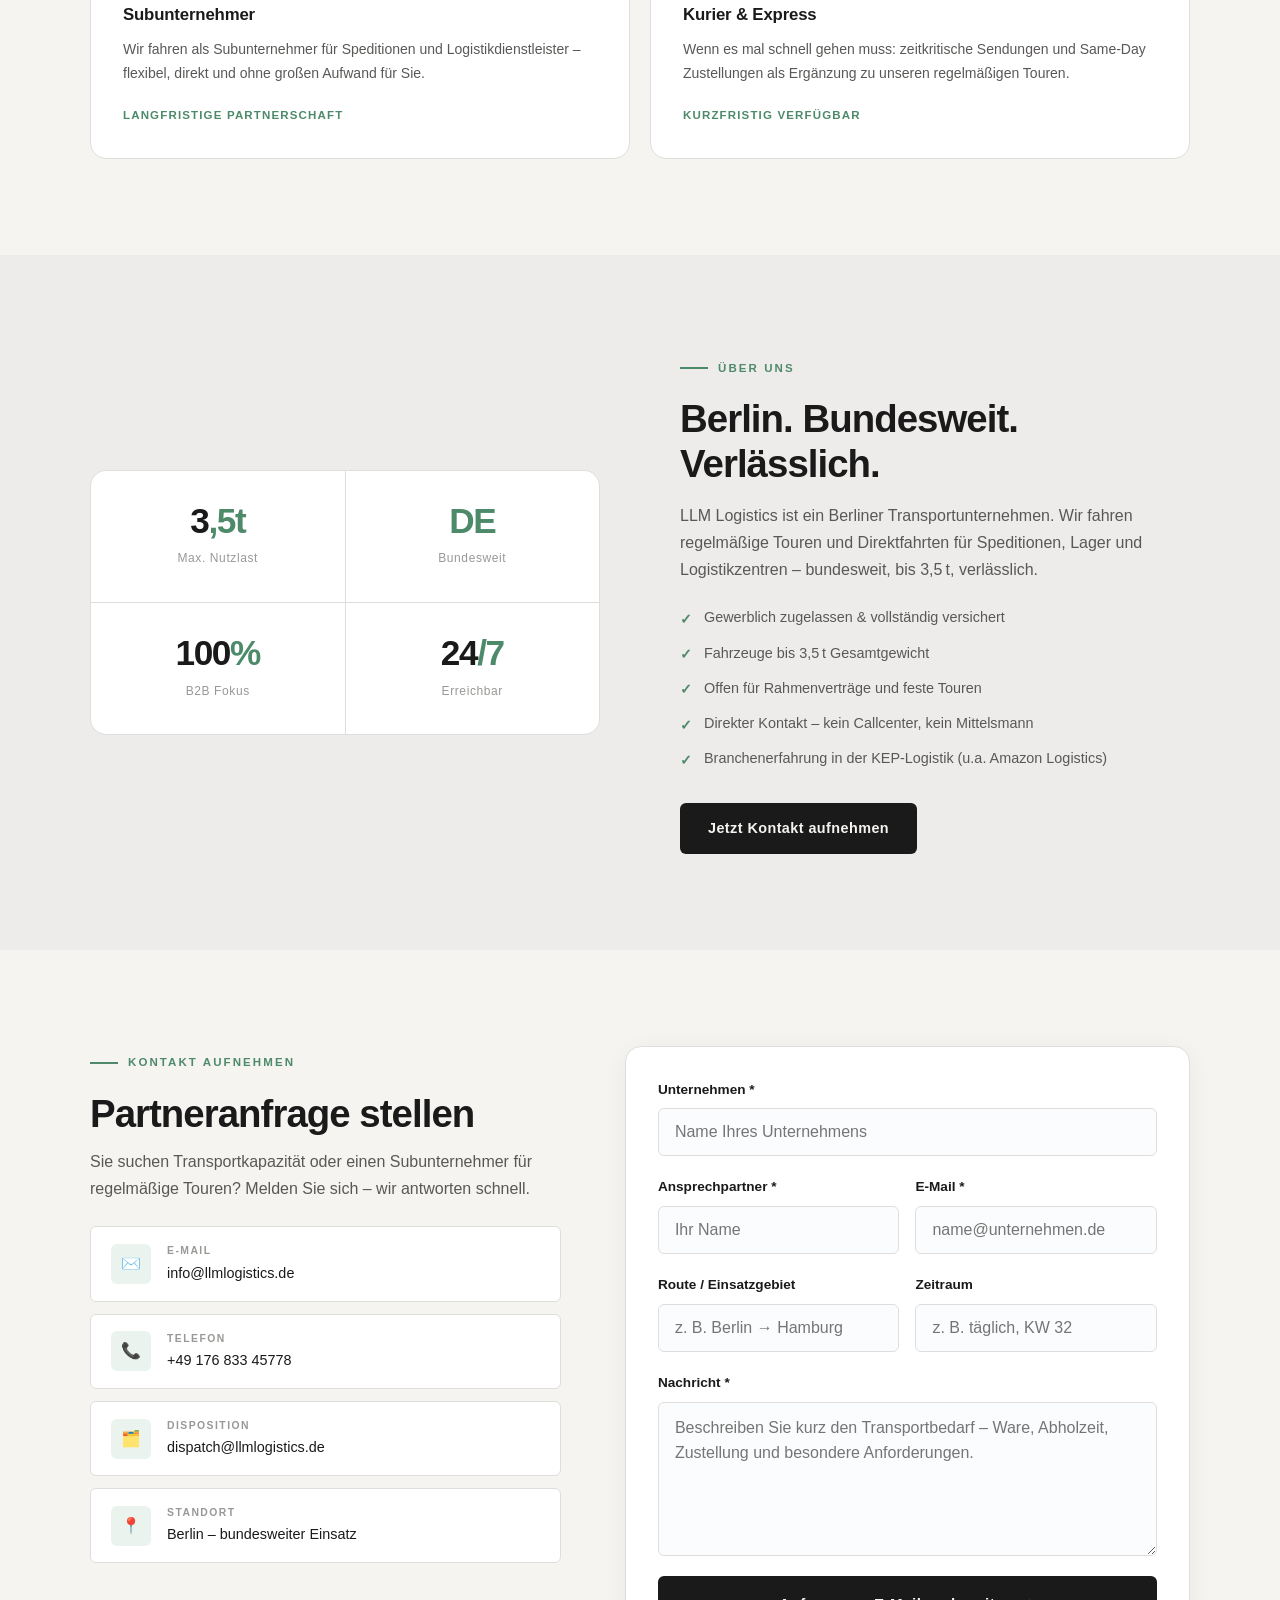
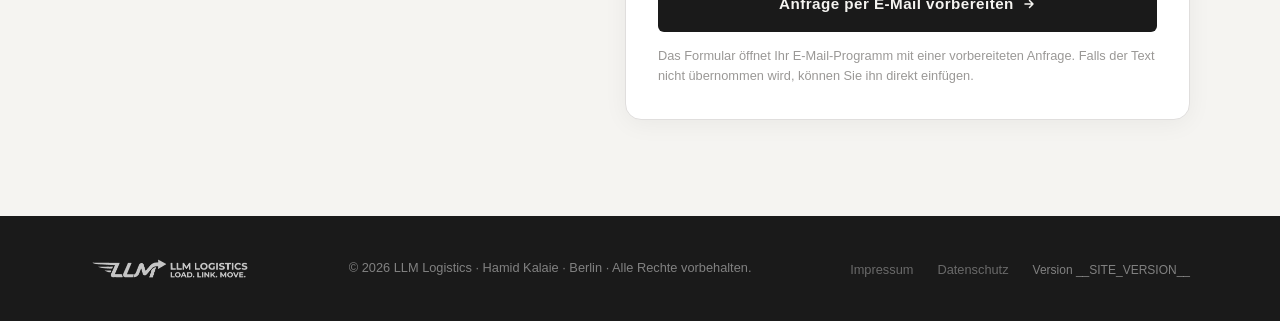
==== commit 1a3eef55: "Copy mail body to clipboard on submit Make the contact form more robust when opening the user's mail" ====
--- a/index.html
+++ b/index.html
@@ -6,11 +6,11 @@
   <meta name="description" content="LLM Logistics aus Berlin – zuverlässiger B2B-Transportpartner für regelmäßige Touren und Direktfahrten bis 3,5 t. Subunternehmer für Speditionen bundesweit.">
   <meta name="theme-color" content="#f5f4f1">
   <title>LLM Logistics Berlin | Load. Link. Move.</title>
-  <link rel="icon" type="image/png" sizes="32x32" href="favicon-32x32.png">
-  <link rel="icon" type="image/png" sizes="16x16" href="favicon-16x16.png">
-  <link rel="apple-touch-icon" href="apple-touch-icon.png">
+  <link rel="icon" type="image/png" sizes="32x32" href="assets/favicons/favicon-32x32.png">
+  <link rel="icon" type="image/png" sizes="16x16" href="assets/favicons/favicon-16x16.png">
+  <link rel="apple-touch-icon" href="assets/favicons/apple-touch-icon.png">
   <link rel="manifest" href="site.webmanifest">
-  <link rel="shortcut icon" href="favicon.ico">
+  <link rel="shortcut icon" href="assets/favicons/favicon.ico">
   <link rel="preload" href="assets/logo-nav.png" as="image">
   <link rel="preload" href="assets/logo-hero.png" as="image">
   <link rel="stylesheet" href="css/style.css">
@@ -226,7 +226,7 @@
           Anfrage per E-Mail vorbereiten
           <svg width="14" height="14" viewBox="0 0 14 14" fill="none" aria-hidden="true"><path d="M3 7h8M7.5 3.5 11 7l-3.5 3.5" stroke="currentColor" stroke-width="1.5" stroke-linecap="round" stroke-linejoin="round"/></svg>
         </button>
-        <p class="form-note">Das Formular öffnet Ihr E-Mail-Programm mit einer vorbereiteten Anfrage.</p>
+        <p class="form-note">Das Formular öffnet Ihr E-Mail-Programm mit einer vorbereiteten Anfrage. Falls der Text nicht übernommen wird, können Sie ihn direkt einfügen.</p>
       </form>
 
     </div>
